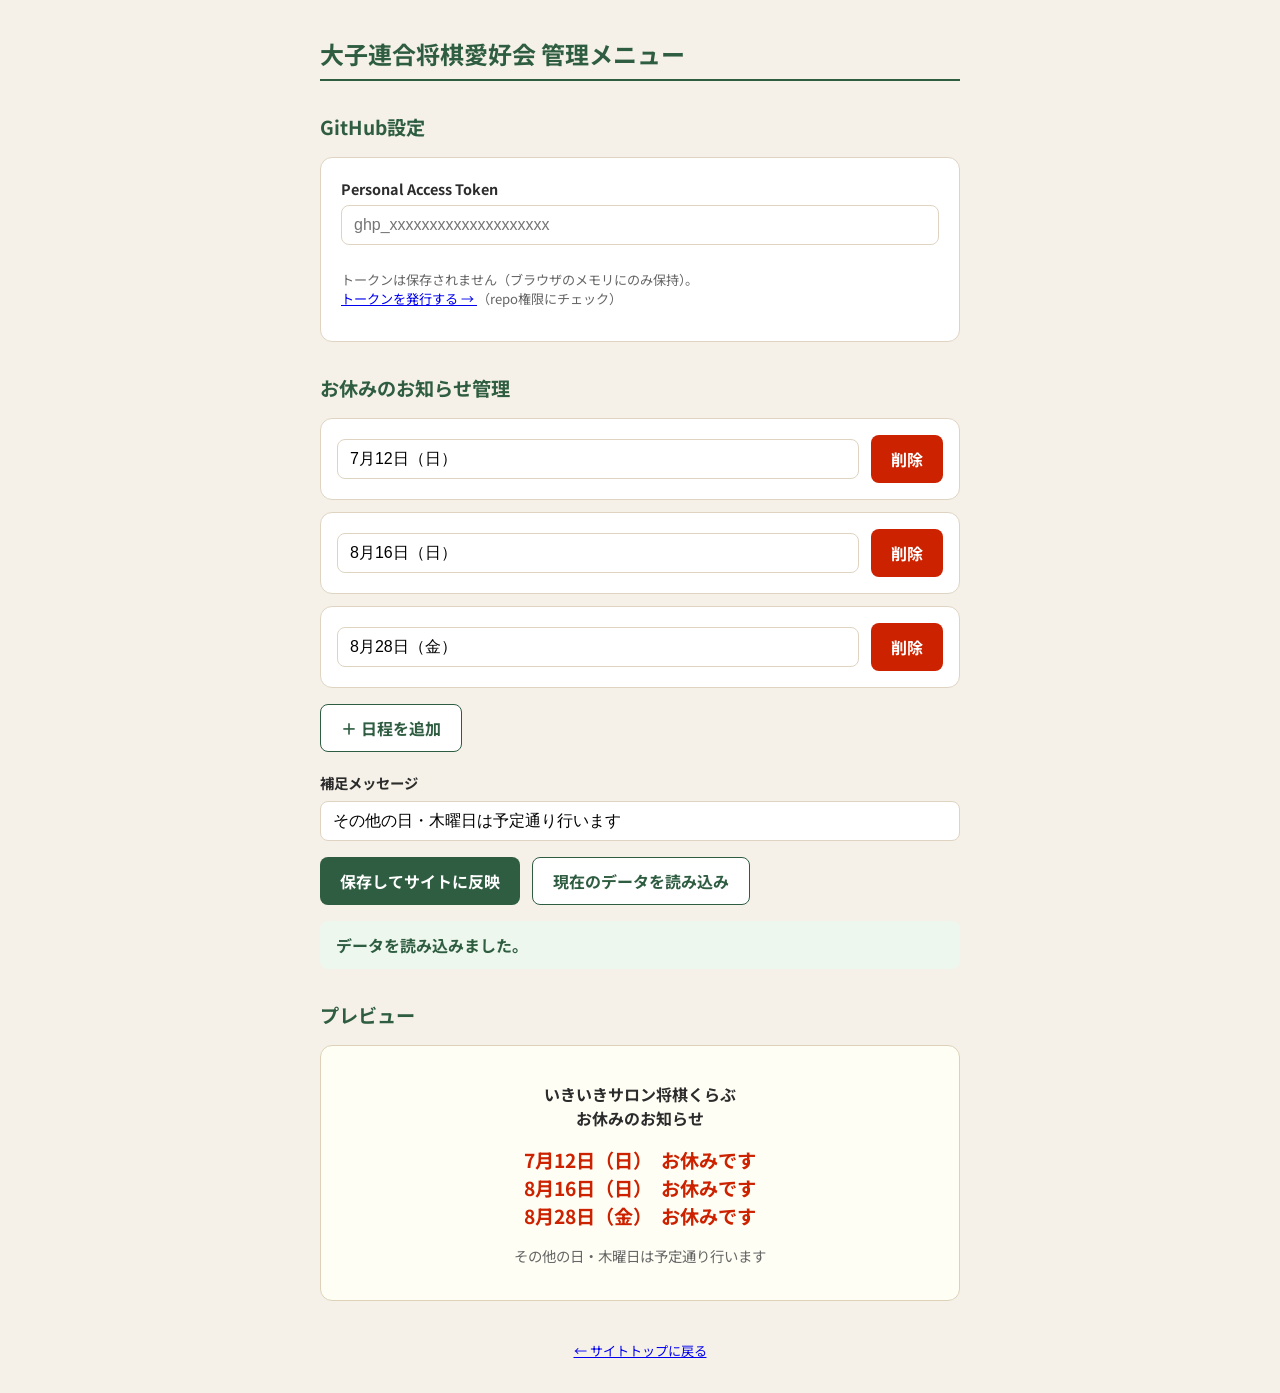
==== admin.html @ c1aee796 "Add schedule admin management" ====
<!DOCTYPE html>
<html lang="ja">
<head>
  <meta charset="UTF-8">
  <meta name="viewport" content="width=device-width, initial-scale=1.0">
  <meta name="robots" content="noindex, nofollow">
  <title>管理メニュー | 大子連合将棋愛好会</title>
  <link rel="preconnect" href="https://fonts.googleapis.com">
  <link rel="preconnect" href="https://fonts.gstatic.com" crossorigin>
  <link href="https://fonts.googleapis.com/css2?family=Noto+Sans+JP:wght@400;700&display=swap" rel="stylesheet">
  <style>
    * { box-sizing: border-box; }
    body {
      margin: 0;
      padding: 20px;
      font-family: 'Noto Sans JP', sans-serif;
      background: #f5f1e8;
      color: #2c2c2c;
    }
    .admin-container {
      max-width: 640px;
      margin: 0 auto;
    }
    h1 {
      color: #2f5d41;
      font-size: 1.5rem;
      border-bottom: 2px solid #2f5d41;
      padding-bottom: 8px;
    }
    h2 {
      color: #2f5d41;
      font-size: 1.2rem;
      margin-top: 32px;
    }
    .setup-section {
      background: #fff;
      border: 1px solid #dfd4c2;
      border-radius: 12px;
      padding: 20px;
      margin-bottom: 20px;
    }
    .setup-section label {
      display: block;
      font-weight: 700;
      margin-bottom: 6px;
      font-size: 0.9rem;
    }
    .setup-section input {
      width: 100%;
      padding: 10px 12px;
      border: 1px solid #dfd4c2;
      border-radius: 8px;
      font-size: 16px;
      margin-bottom: 12px;
    }
    .notice-item {
      background: #fff;
      border: 1px solid #dfd4c2;
      border-radius: 12px;
      padding: 16px;
      margin-bottom: 12px;
      display: flex;
      gap: 12px;
      align-items: center;
    }
    .notice-item input {
      flex: 1;
      padding: 10px 12px;
      border: 1px solid #dfd4c2;
      border-radius: 8px;
      font-size: 16px;
    }
    .btn {
      min-height: 48px;
      padding: 10px 20px;
      border: none;
      border-radius: 8px;
      font-family: inherit;
      font-size: 1rem;
      font-weight: 700;
      cursor: pointer;
    }
    .btn-primary { background: #2f5d41; color: #fff; }
    .btn-primary:hover { background: #244a33; }
    .btn-danger { background: #cc2200; color: #fff; }
    .btn-danger:hover { background: #a01b00; }
    .btn-secondary { background: #fff; color: #2f5d41; border: 1px solid #2f5d41; }
    .btn-row { display: flex; gap: 12px; flex-wrap: wrap; margin-top: 16px; }
    .status {
      margin-top: 16px;
      padding: 12px 16px;
      border-radius: 8px;
      font-weight: 700;
      display: none;
    }
    .status.success { display: block; background: #edf7ed; color: #2f5d41; }
    .status.error { display: block; background: #fdecea; color: #cc2200; }
    .status.loading { display: block; background: #fff8e1; color: #8b6914; }
    .preview {
      background: #fffef5;
      border: 1px solid #ddd2b8;
      border-radius: 12px;
      padding: 20px;
      margin-top: 16px;
      text-align: center;
    }
    .preview li {
      color: #cc2200;
      font-size: 1.2rem;
      font-weight: 700;
      list-style: none;
    }
    .preview ul { padding: 0; margin: 8px 0; }
    .footer-note-input {
      width: 100%;
      padding: 10px 12px;
      border: 1px solid #dfd4c2;
      border-radius: 8px;
      font-size: 16px;
      margin-top: 8px;
    }
  </style>
</head>
<body>
  <div class="admin-container">
    <h1>大子連合将棋愛好会 管理メニュー</h1>

    <h2>GitHub設定</h2>
    <div class="setup-section">
      <label>Personal Access Token</label>
      <input type="password" id="github-token" placeholder="ghp_xxxxxxxxxxxxxxxxxxxx">
      <p style="font-size:0.82rem; color:#666;">
        トークンは保存されません（ブラウザのメモリにのみ保持）。<br>
        <a href="https://github.com/settings/tokens/new?scopes=repo&description=daigo-shogi-admin" target="_blank" rel="noopener">
          トークンを発行する →
        </a>（repo権限にチェック）
      </p>
    </div>

    <h2>お休みのお知らせ管理</h2>

    <div id="notices-list"></div>

    <div class="btn-row">
      <button class="btn btn-secondary" onclick="addNotice()">＋ 日程を追加</button>
    </div>

    <label style="display:block; margin-top:20px; font-weight:700; font-size:0.9rem;">補足メッセージ</label>
    <input type="text" class="footer-note-input" id="footer-note" value="その他の日・木曜日は予定通り行います">

    <div class="btn-row">
      <button class="btn btn-primary" onclick="saveSchedule()">保存してサイトに反映</button>
      <button class="btn btn-secondary" onclick="loadSchedule()">現在のデータを読み込み</button>
    </div>

    <div id="status" class="status"></div>

    <h2>プレビュー</h2>
    <div class="preview" id="preview">
      <p><strong>いきいきサロン将棋くらぶ<br>お休みのお知らせ</strong></p>
      <ul id="preview-list"></ul>
      <p id="preview-footer" style="color:#666; font-size:0.9rem;"></p>
    </div>

    <p style="margin-top:40px; font-size:0.82rem; color:#999; text-align:center;">
      <a href="index.html">← サイトトップに戻る</a>
    </p>
  </div>

  <script>
    const REPO_OWNER = 'daigo-shogi';
    const REPO_NAME = 'daigo-shogi';
    const FILE_PATH = 'data/schedule.json';
    const BRANCH = 'main';

    let notices = [];
    let currentSha = null;

    window.addEventListener('DOMContentLoaded', loadSchedule);

    function getToken() {
      return document.getElementById('github-token').value.trim();
    }

    function setStatus(msg, type) {
      const el = document.getElementById('status');
      el.textContent = msg;
      el.className = 'status ' + type;
    }

    async function loadSchedule() {
      setStatus('読み込み中...', 'loading');
      try {
        const localRes = await fetch('data/schedule.json?' + Date.now());
        if (localRes.ok) {
          const data = await localRes.json();
          notices = data.notices || [];
          document.getElementById('footer-note').value = data.footer_note || '';
          renderNotices();
          updatePreview();
          setStatus('データを読み込みました。', 'success');
        }

        const token = getToken();
        if (token) {
          const ghRes = await fetch(
            'https://api.github.com/repos/' + REPO_OWNER + '/' + REPO_NAME + '/contents/' + FILE_PATH + '?ref=' + BRANCH,
            { headers: { 'Authorization': 'Bearer ' + token } }
          );
          if (ghRes.ok) {
            const ghData = await ghRes.json();
            currentSha = ghData.sha;
          }
        }
      } catch (e) {
        setStatus('読み込みエラー: ' + e.message, 'error');
      }
    }

    function renderNotices() {
      const container = document.getElementById('notices-list');
      container.innerHTML = notices.map(function(n, i) {
        return '<div class="notice-item">' +
          '<input type="text" value="' + (n.date || '') + '" onchange="updateNotice(' + i + ',this.value)" placeholder="例: 7月12日（日）">' +
          '<button class="btn btn-danger" onclick="removeNotice(' + i + ')">削除</button>' +
          '</div>';
      }).join('');
    }

    function addNotice() {
      notices.push({ date: '', note: 'お休みです' });
      renderNotices();
      updatePreview();
    }

    function removeNotice(i) {
      notices.splice(i, 1);
      renderNotices();
      updatePreview();
    }

    function updateNotice(i, val) {
      notices[i].date = val;
      updatePreview();
    }

    function updatePreview() {
      const list = document.getElementById('preview-list');
      const footer = document.getElementById('preview-footer');
      if (notices.length === 0) {
        list.innerHTML = '<li style="color:#2f5d41">現在、お休みの予定はありません。</li>';
      } else {
        list.innerHTML = notices
          .filter(function(n) { return n.date; })
          .map(function(n) { return '<li>' + n.date + '　' + (n.note || 'お休みです') + '</li>'; })
          .join('');
      }
      footer.textContent = document.getElementById('footer-note').value;
    }

    async function saveSchedule() {
      const token = getToken();
      if (!token) {
        setStatus('GitHub Tokenを入力してください。', 'error');
        return;
      }

      setStatus('保存中...', 'loading');

      const scheduleData = {
        notices: notices.filter(function(n) { return n.date; }).map(function(n) {
          return { date: n.date, note: n.note || 'お休みです' };
        }),
        footer_note: document.getElementById('footer-note').value,
        last_updated: new Date().toISOString().slice(0, 10)
      };

      const content = btoa(unescape(encodeURIComponent(JSON.stringify(scheduleData, null, 2))));

      try {
        if (!currentSha) {
          const shaRes = await fetch(
            'https://api.github.com/repos/' + REPO_OWNER + '/' + REPO_NAME + '/contents/' + FILE_PATH + '?ref=' + BRANCH,
            { headers: { 'Authorization': 'Bearer ' + token } }
          );
          if (shaRes.ok) {
            const shaData = await shaRes.json();
            currentSha = shaData.sha;
          }
        }

        const body = {
          message: 'お休み日程を更新 (' + new Date().toLocaleDateString('ja-JP') + ')',
          content: content,
          branch: BRANCH
        };
        if (currentSha) {
          body.sha = currentSha;
        }

        const res = await fetch(
          'https://api.github.com/repos/' + REPO_OWNER + '/' + REPO_NAME + '/contents/' + FILE_PATH,
          {
            method: 'PUT',
            headers: {
              'Authorization': 'Bearer ' + token,
              'Content-Type': 'application/json'
            },
            body: JSON.stringify(body)
          }
        );

        if (res.ok) {
          const result = await res.json();
          currentSha = result.content.sha;
          setStatus('保存完了！30秒ほどでサイトに反映されます。', 'success');
        } else {
          const err = await res.json();
          setStatus('保存エラー: ' + (err.message || res.status), 'error');
        }
      } catch (e) {
        setStatus('通信エラー: ' + e.message, 'error');
      }
    }

    document.getElementById('footer-note').addEventListener('input', updatePreview);
  </script>
</body>
</html>
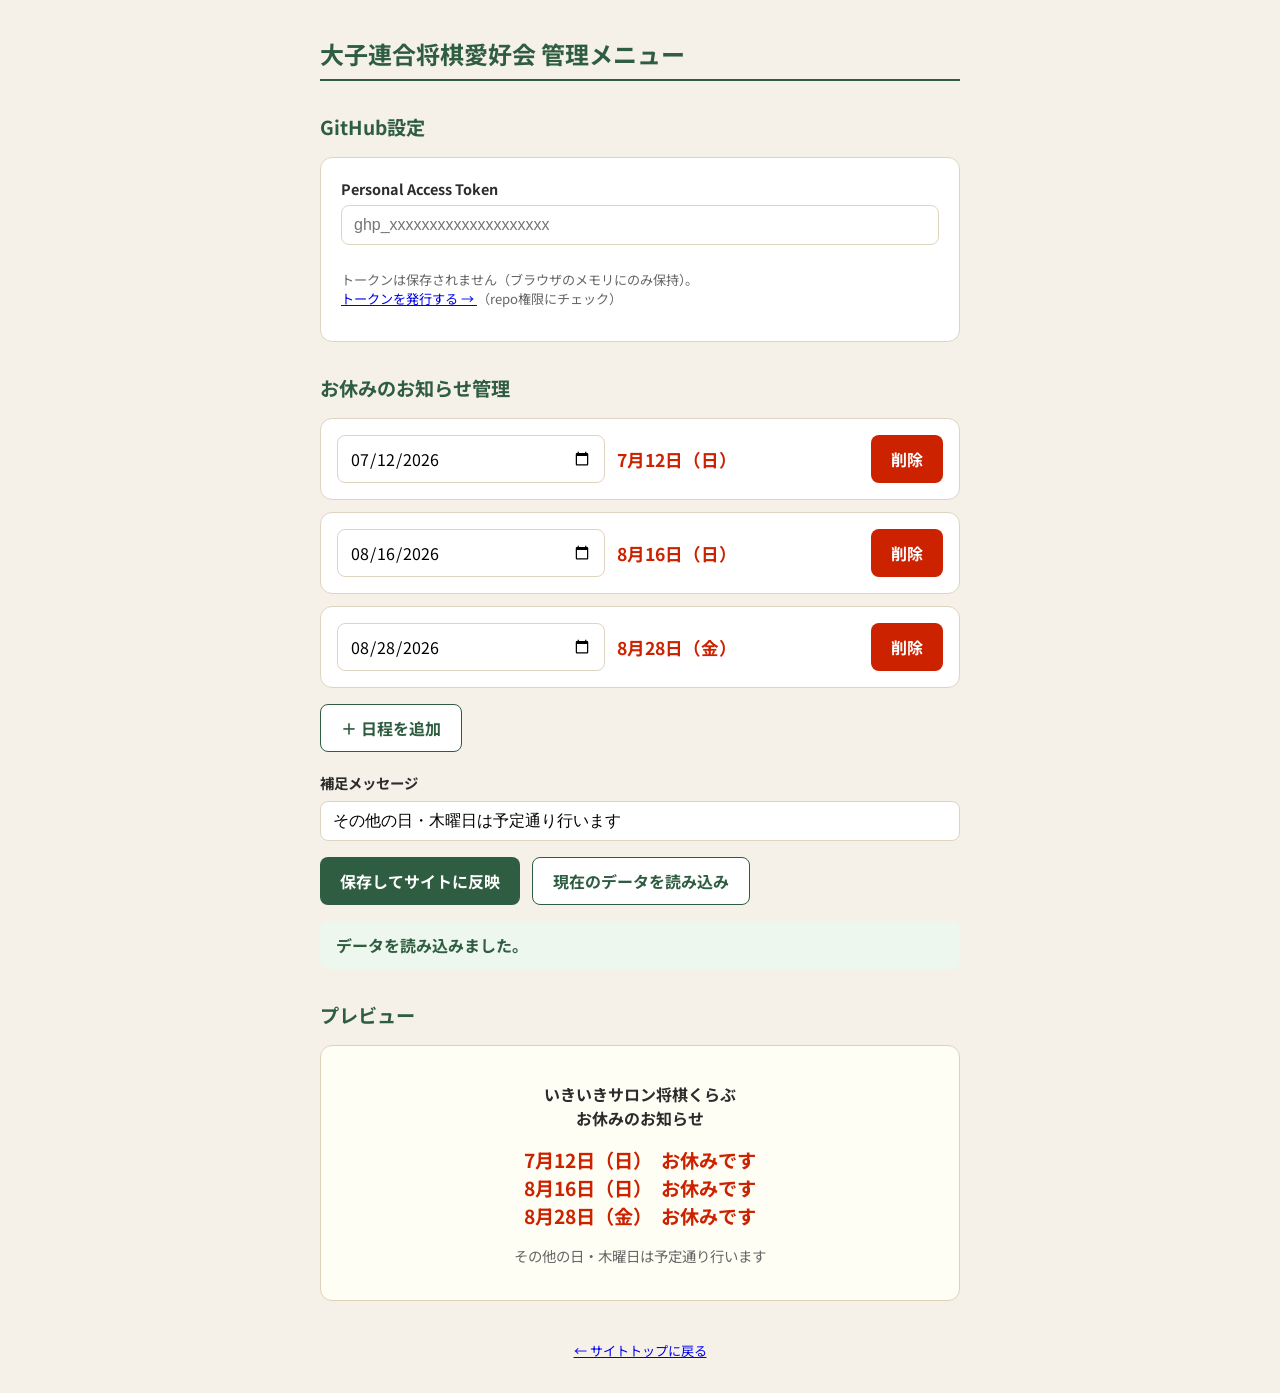
==== commit 399fdc42: "Improve admin schedule date picker" ====
--- a/admin.html
+++ b/admin.html
@@ -62,6 +62,7 @@
       display: flex;
       gap: 12px;
       align-items: center;
+      flex-wrap: wrap;
     }
     .notice-item input {
       flex: 1;
@@ -69,6 +70,22 @@
       border: 1px solid #dfd4c2;
       border-radius: 8px;
       font-size: 16px;
+    }
+    .date-picker {
+      width: 160px;
+      flex: 0 0 160px;
+      padding: 10px 12px;
+      border: 1px solid #dfd4c2;
+      border-radius: 8px;
+      font-size: 16px;
+      font-family: inherit;
+    }
+    .date-display {
+      flex: 1;
+      font-size: 1.1rem;
+      font-weight: 700;
+      color: #cc2200;
+      min-width: 0;
     }
     .btn {
       min-height: 48px;
@@ -118,6 +135,16 @@
       border-radius: 8px;
       font-size: 16px;
       margin-top: 8px;
+    }
+    @media (max-width: 480px) {
+      .date-picker {
+        width: 100%;
+        flex: 1 1 100%;
+      }
+      .date-display {
+        flex: 1 1 100%;
+        text-align: center;
+      }
     }
   </style>
 </head>
@@ -172,6 +199,7 @@
     const REPO_NAME = 'daigo-shogi';
     const FILE_PATH = 'data/schedule.json';
     const BRANCH = 'main';
+    const WEEKDAYS = ['日', '月', '火', '水', '木', '金', '土'];
 
     let notices = [];
     let currentSha = null;
@@ -194,7 +222,13 @@
         const localRes = await fetch('data/schedule.json?' + Date.now());
         if (localRes.ok) {
           const data = await localRes.json();
-          notices = data.notices || [];
+          notices = (data.notices || []).map(function(n) {
+            return {
+              date: n.date || '',
+              note: n.note || 'お休みです',
+              iso: n.iso || ''
+            };
+          });
           document.getElementById('footer-note').value = data.footer_note || '';
           renderNotices();
           updatePreview();
@@ -217,20 +251,38 @@
       }
     }
 
+    function formatDateJP(dateStr) {
+      const d = new Date(dateStr + 'T00:00:00');
+      const month = d.getMonth() + 1;
+      const day = d.getDate();
+      const weekday = WEEKDAYS[d.getDay()];
+      return month + '月' + day + '日（' + weekday + '）';
+    }
+
     function renderNotices() {
       const container = document.getElementById('notices-list');
       container.innerHTML = notices.map(function(n, i) {
+        const isoVal = n.iso || '';
         return '<div class="notice-item">' +
-          '<input type="text" value="' + (n.date || '') + '" onchange="updateNotice(' + i + ',this.value)" placeholder="例: 7月12日（日）">' +
+          '<input type="date" class="date-picker" value="' + isoVal + '" onchange="updateNoticeFromDate(' + i + ',this.value)">' +
+          '<span class="date-display">' + (n.date || '日付を選択') + '</span>' +
           '<button class="btn btn-danger" onclick="removeNotice(' + i + ')">削除</button>' +
           '</div>';
       }).join('');
     }
 
     function addNotice() {
-      notices.push({ date: '', note: 'お休みです' });
+      notices.push({ date: '', note: 'お休みです', iso: '' });
       renderNotices();
       updatePreview();
+      const pickers = document.querySelectorAll('.date-picker');
+      if (pickers.length > 0) {
+        const picker = pickers[pickers.length - 1];
+        picker.focus();
+        if (typeof picker.showPicker === 'function') {
+          picker.showPicker();
+        }
+      }
     }
 
     function removeNotice(i) {
@@ -239,8 +291,12 @@
       updatePreview();
     }
 
-    function updateNotice(i, val) {
-      notices[i].date = val;
+    function updateNoticeFromDate(index, isoDate) {
+      if (!isoDate) return;
+      const formatted = formatDateJP(isoDate);
+      notices[index].date = formatted;
+      notices[index].iso = isoDate;
+      renderNotices();
       updatePreview();
     }
 
@@ -269,7 +325,7 @@
 
       const scheduleData = {
         notices: notices.filter(function(n) { return n.date; }).map(function(n) {
-          return { date: n.date, note: n.note || 'お休みです' };
+          return { date: n.date, note: n.note || 'お休みです', iso: n.iso || '' };
         }),
         footer_note: document.getElementById('footer-note').value,
         last_updated: new Date().toISOString().slice(0, 10)
@@ -323,6 +379,12 @@
       }
     }
 
+    window.addNotice = addNotice;
+    window.removeNotice = removeNotice;
+    window.updateNoticeFromDate = updateNoticeFromDate;
+    window.saveSchedule = saveSchedule;
+    window.loadSchedule = loadSchedule;
+
     document.getElementById('footer-note').addEventListener('input', updatePreview);
   </script>
 </body>
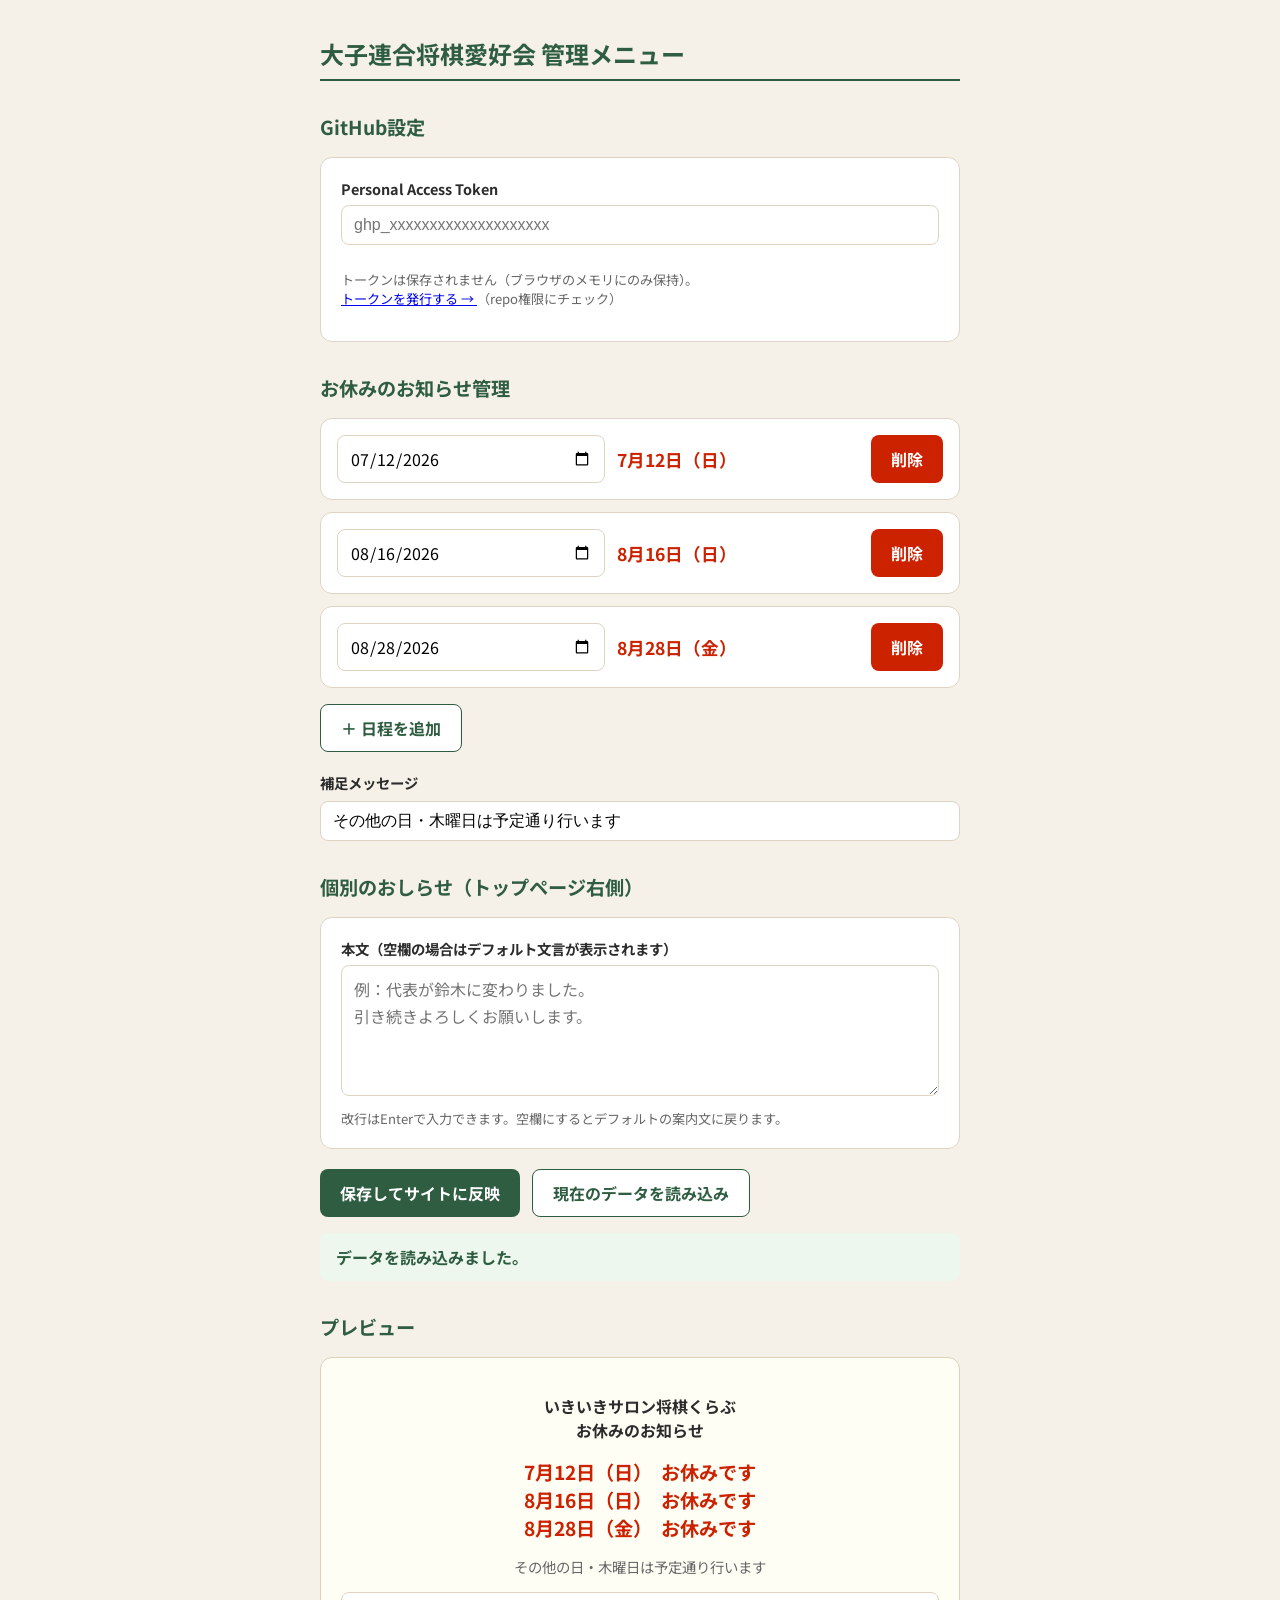
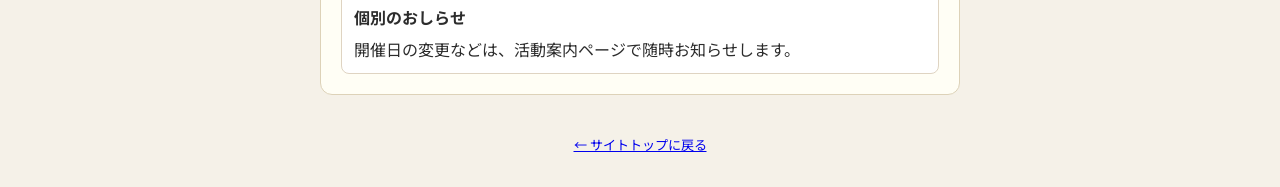
==== commit 02618ee5: "Add editable announcement notice" ====
--- a/admin.html
+++ b/admin.html
@@ -136,6 +136,33 @@
       font-size: 16px;
       margin-top: 8px;
     }
+    .announcement-input {
+      width: 100%;
+      padding: 10px 12px;
+      border: 1px solid #dfd4c2;
+      border-radius: 8px;
+      font-size: 16px;
+      font-family: inherit;
+      line-height: 1.7;
+      resize: vertical;
+    }
+    .help-text {
+      margin: 8px 0 0;
+      color: #666;
+      font-size: 0.82rem;
+    }
+    .preview-announcement-box {
+      margin-top: 12px;
+      padding: 12px;
+      background: #fff;
+      border: 1px solid #dfd4c2;
+      border-radius: 8px;
+      text-align: left;
+    }
+    .preview-announcement-box p {
+      margin: 8px 0 0;
+      white-space: pre-line;
+    }
     @media (max-width: 480px) {
       .date-picker {
         width: 100%;
@@ -175,6 +202,13 @@
     <label style="display:block; margin-top:20px; font-weight:700; font-size:0.9rem;">補足メッセージ</label>
     <input type="text" class="footer-note-input" id="footer-note" value="その他の日・木曜日は予定通り行います">
 
+    <h2>個別のおしらせ（トップページ右側）</h2>
+    <div class="setup-section">
+      <label>本文（空欄の場合はデフォルト文言が表示されます）</label>
+      <textarea id="announcement-input" class="announcement-input" rows="4" placeholder="例：代表が鈴木に変わりました。&#10;引き続きよろしくお願いします。" oninput="updatePreview()"></textarea>
+      <p class="help-text">改行はEnterで入力できます。空欄にするとデフォルトの案内文に戻ります。</p>
+    </div>
+
     <div class="btn-row">
       <button class="btn btn-primary" onclick="saveSchedule()">保存してサイトに反映</button>
       <button class="btn btn-secondary" onclick="loadSchedule()">現在のデータを読み込み</button>
@@ -187,6 +221,10 @@
       <p><strong>いきいきサロン将棋くらぶ<br>お休みのお知らせ</strong></p>
       <ul id="preview-list"></ul>
       <p id="preview-footer" style="color:#666; font-size:0.9rem;"></p>
+      <div class="preview-announcement-box">
+        <strong>個別のおしらせ</strong>
+        <p id="preview-announcement"></p>
+      </div>
     </div>
 
     <p style="margin-top:40px; font-size:0.82rem; color:#999; text-align:center;">
@@ -230,6 +268,7 @@
             };
           });
           document.getElementById('footer-note').value = data.footer_note || '';
+          document.getElementById('announcement-input').value = data.announcement || '';
           renderNotices();
           updatePreview();
           setStatus('データを読み込みました。', 'success');
@@ -303,6 +342,8 @@
     function updatePreview() {
       const list = document.getElementById('preview-list');
       const footer = document.getElementById('preview-footer');
+      const annText = document.getElementById('announcement-input').value;
+      const annPreview = document.getElementById('preview-announcement');
       if (notices.length === 0) {
         list.innerHTML = '<li style="color:#2f5d41">現在、お休みの予定はありません。</li>';
       } else {
@@ -312,6 +353,7 @@
           .join('');
       }
       footer.textContent = document.getElementById('footer-note').value;
+      annPreview.textContent = annText || '開催日の変更などは、活動案内ページで随時お知らせします。';
     }
 
     async function saveSchedule() {
@@ -328,6 +370,7 @@
           return { date: n.date, note: n.note || 'お休みです', iso: n.iso || '' };
         }),
         footer_note: document.getElementById('footer-note').value,
+        announcement: document.getElementById('announcement-input').value,
         last_updated: new Date().toISOString().slice(0, 10)
       };
 
